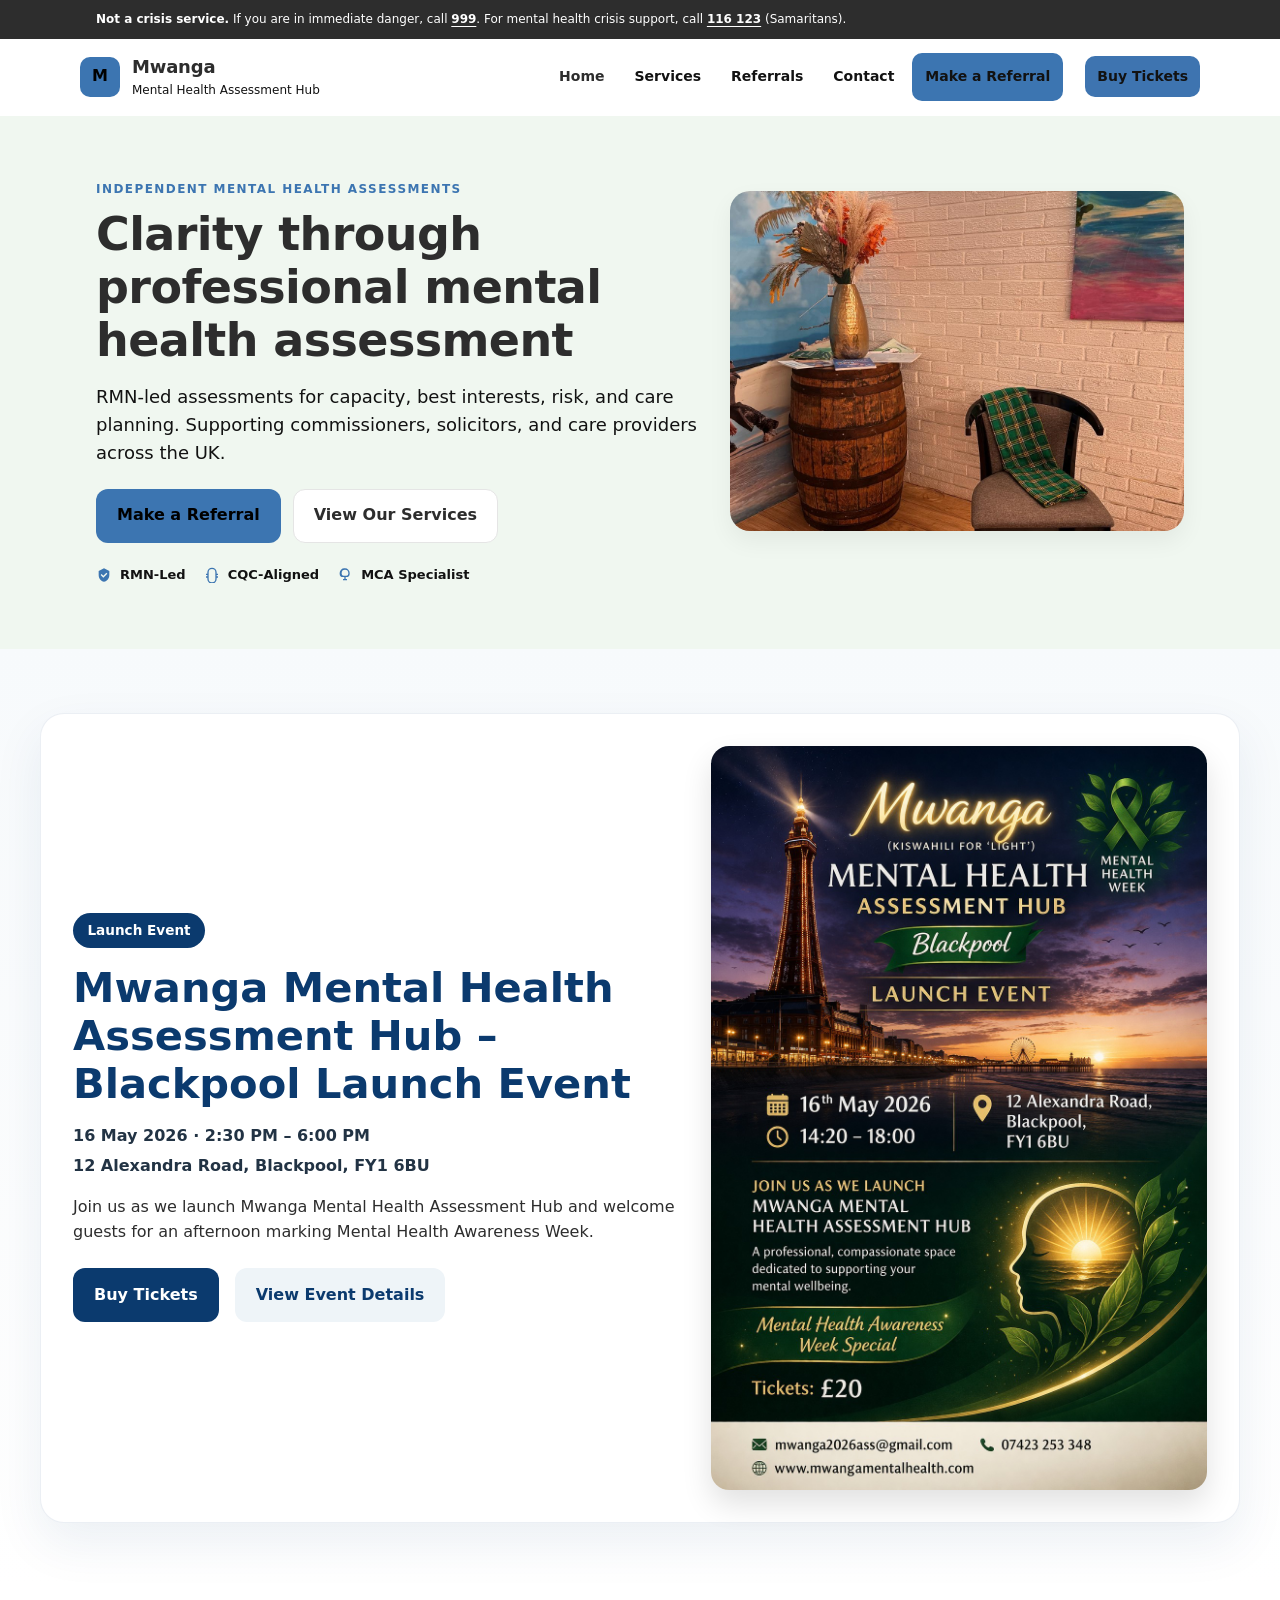
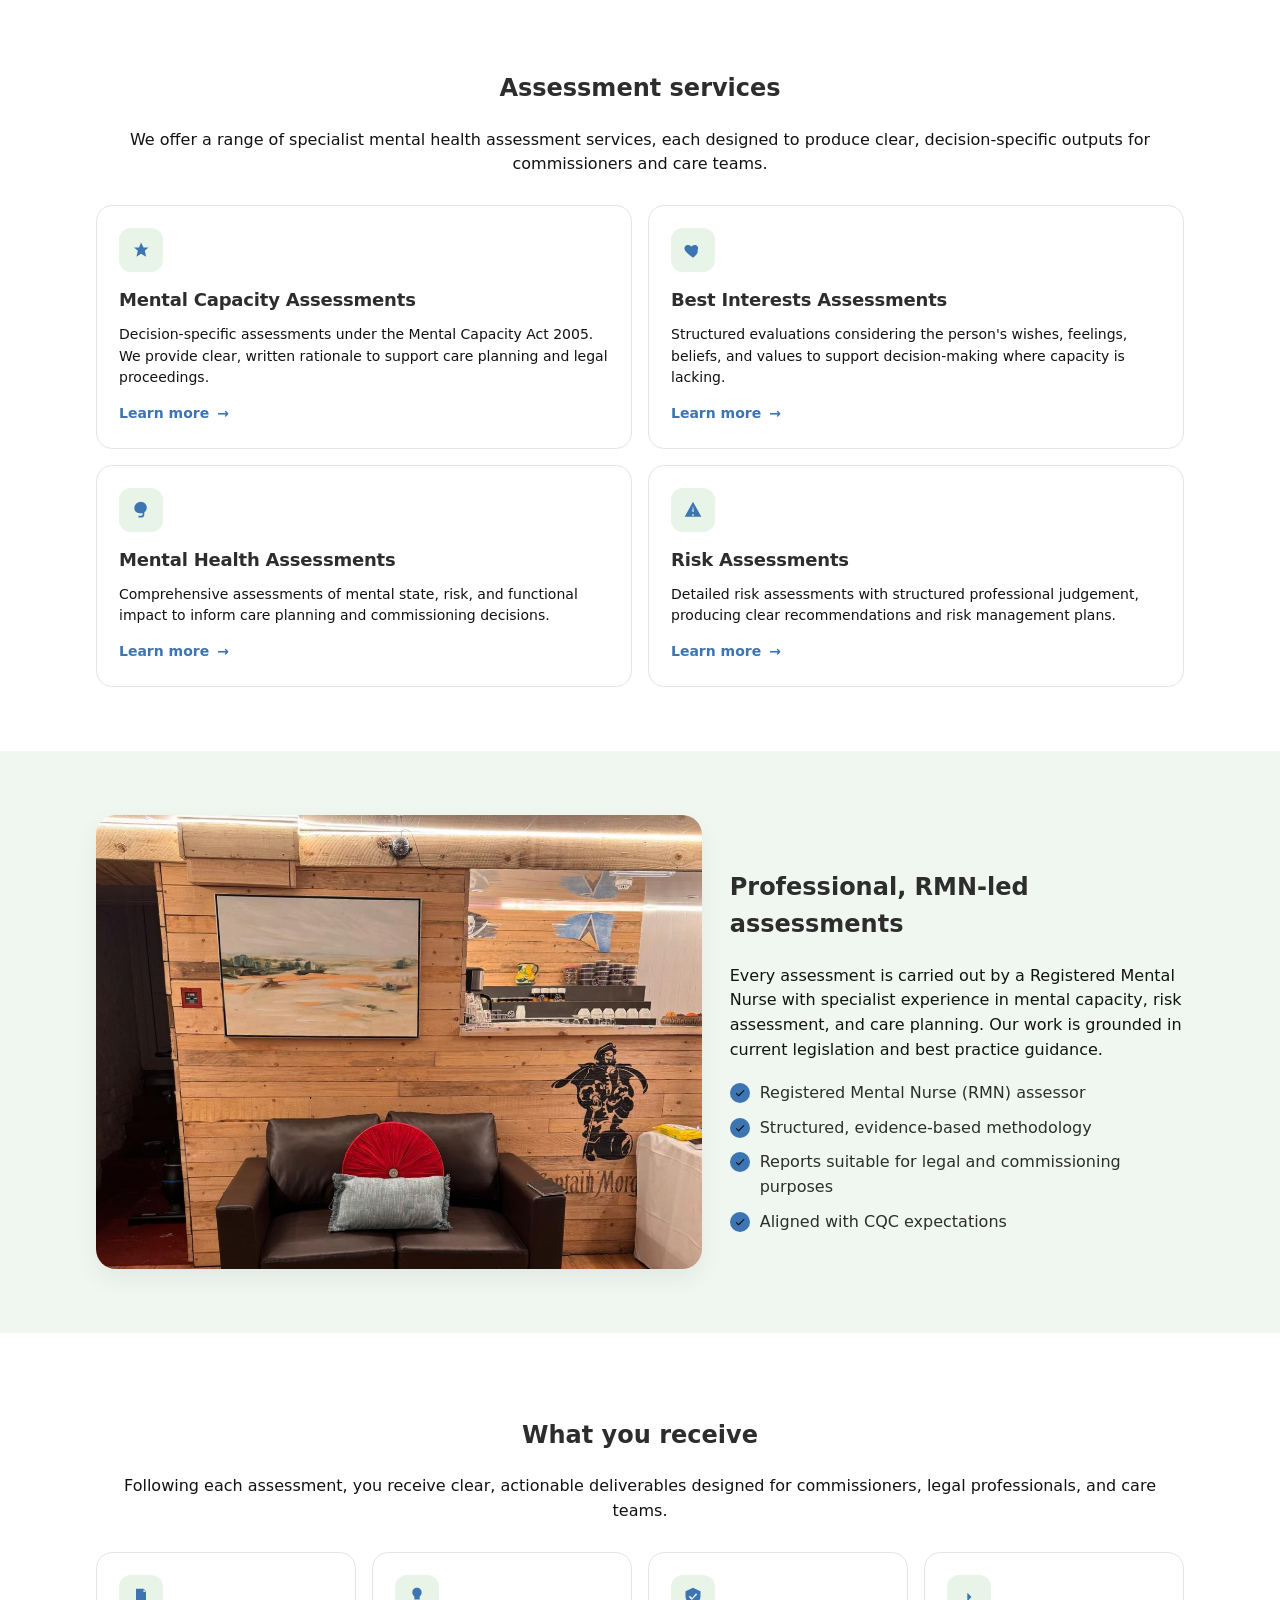
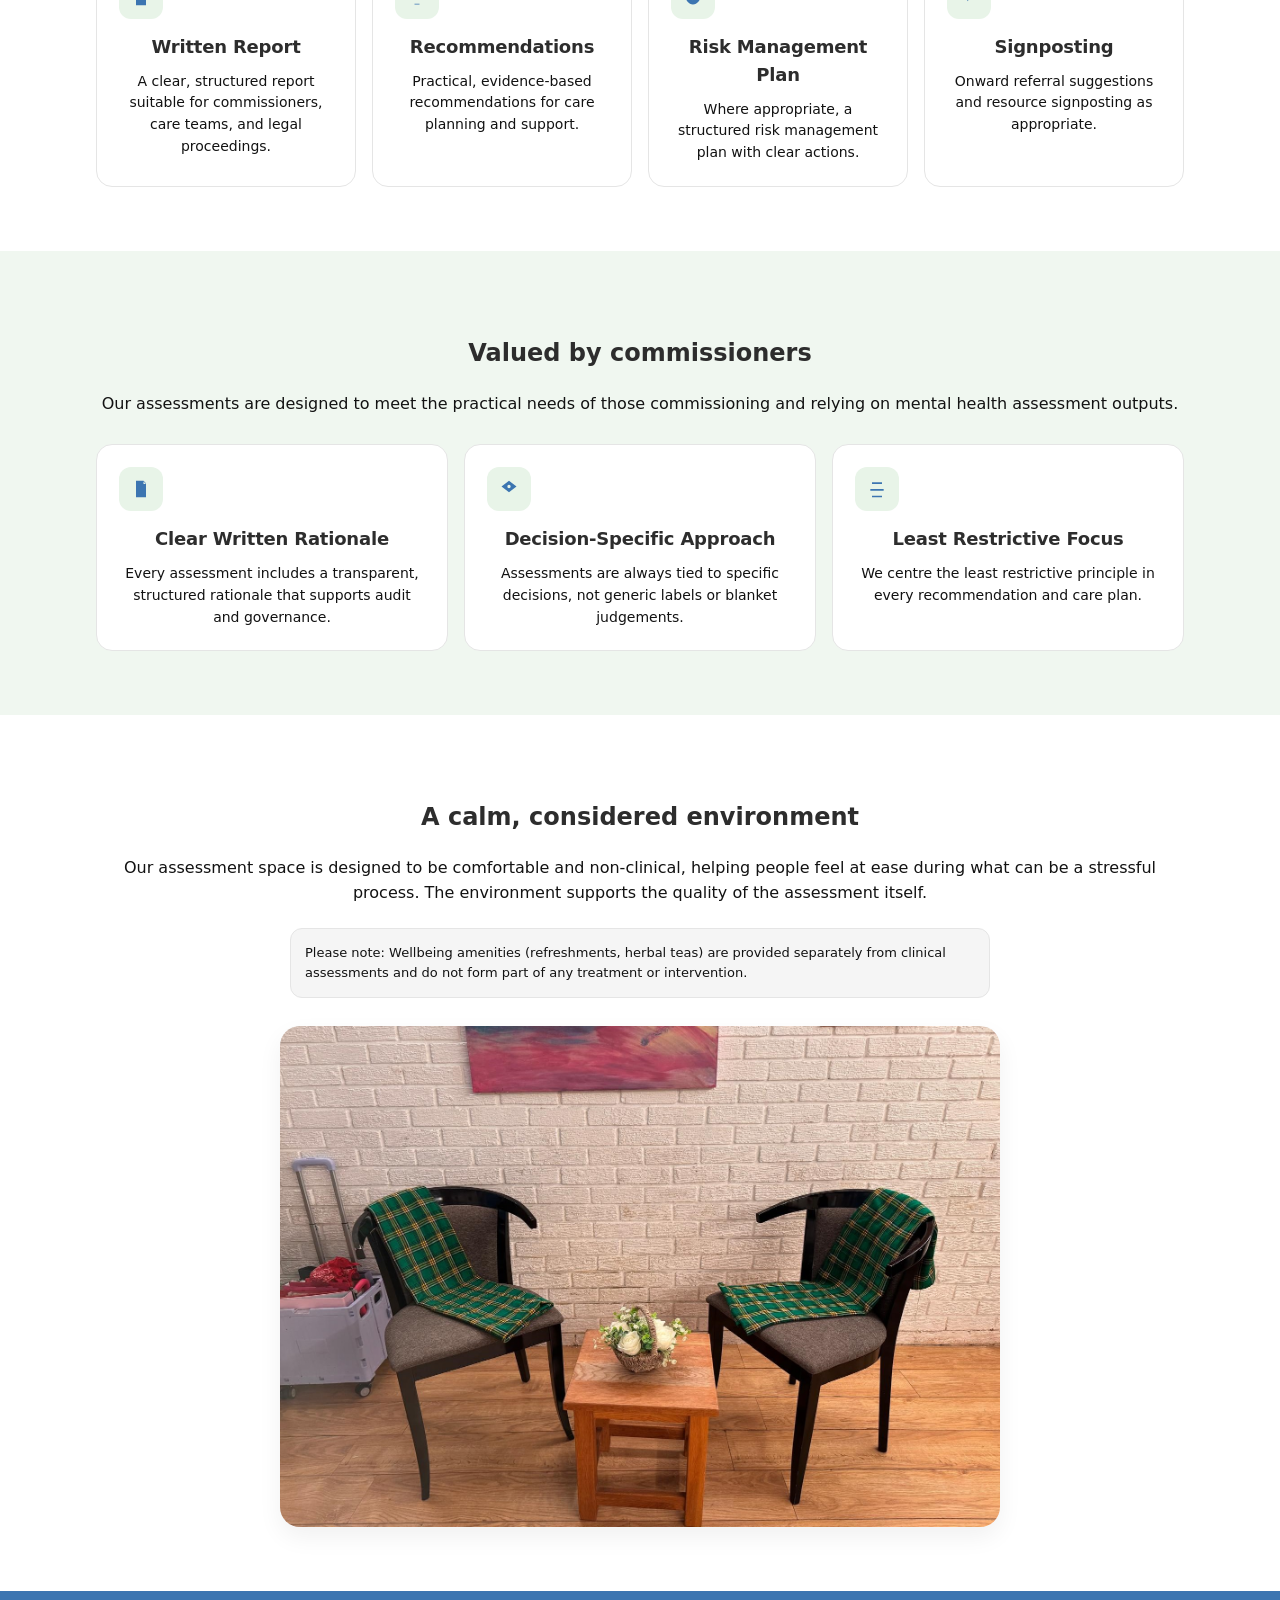
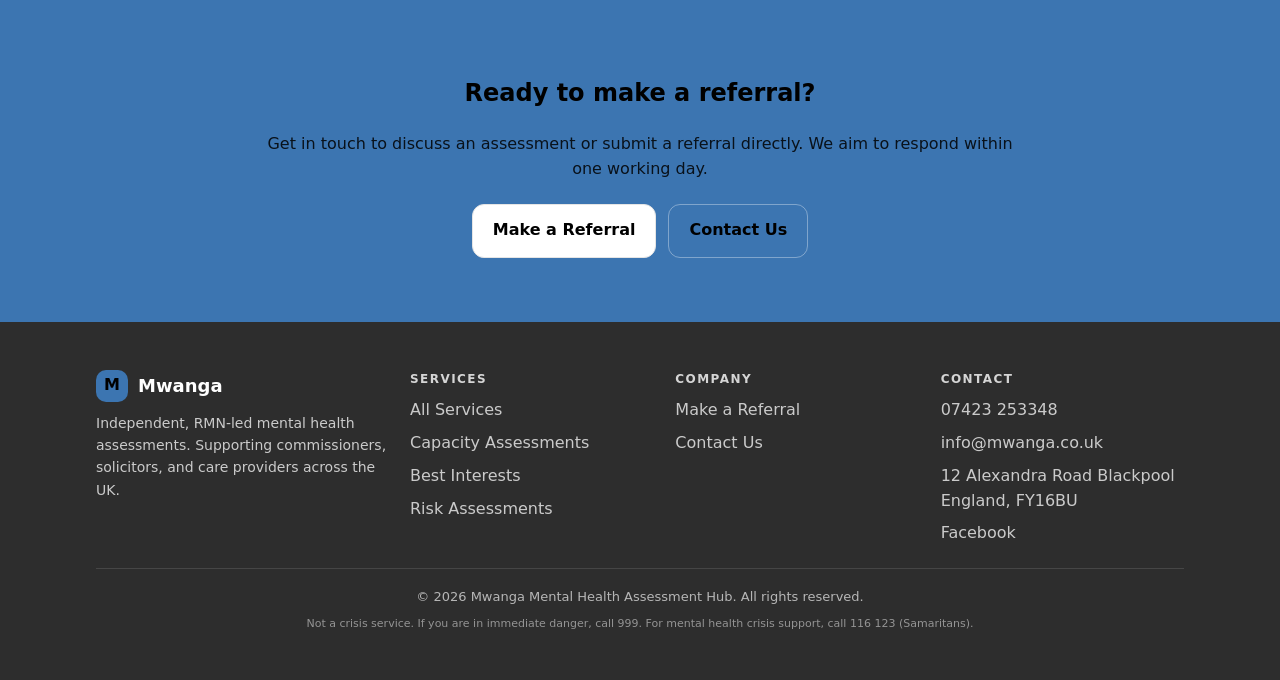
==== index.html @ 62069e6e "Add launch event section and ticket integration" ====
<!doctype html>
<html lang="en-GB">
<head>
  <meta charset="utf-8" />
  <meta name="viewport" content="width=device-width, initial-scale=1" />
  <title>Mwanga Mental Health Assessment Hub | Independent Mental Health Assessments</title>
  <meta name="description" content="Independent, RMN-led mental health assessments. Capacity assessments, best interests, risk assessments, and care planning. Supporting commissioners, solicitors, and care providers across the UK." />
  <meta name="keywords" content="mental health assessment, RMN, capacity assessment, risk assessment, best interests, MCA, care planning, commissioning" />

  <meta property="og:title" content="Mwanga Mental Health Assessment Hub" />
  <meta property="og:description" content="Independent, RMN-led mental health assessments with clear written outcomes." />
  <meta property="og:type" content="website" />
  <meta property="og:locale" content="en_GB" />

  <link rel="stylesheet" href="css/styles.css" />

  <script type="application/ld+json">
  {
    "@context": "https://schema.org",
    "@type": "MedicalBusiness",
    "name": "Mwanga Mental Health Assessment Hub",
    "description": "Independent, RMN-led mental health assessments with clear written outcomes in Blackpool, Lancashire.",
    "address": {
      "@type": "PostalAddress",
      "streetAddress": "12 Alexandra Road",
      "addressLocality": "Blackpool",
      "addressRegion": "Lancashire",
      "postalCode": "FY1 6BU",
      "addressCountry": "GB"
    },
    "areaServed": {"@type": "Place", "name": "Blackpool, Lancashire"},
    "sameAs": [
      "https://www.facebook.com/people/Mwanga-Mental-Health-Assessment-Hub-Blackpool/61588089440884/"
    ]
  }
  </script>
</head>
<body>
  <a class="skip-link" href="#main-content">Skip to main content</a>

  <div class="crisis" role="note" aria-label="Crisis information">
    <div class="container">
      <strong>Not a crisis service.</strong>
      <span> If you are in immediate danger, call </span><a href="tel:999">999</a><span>. For mental health crisis support, call </span><a href="tel:116123">116 123</a><span> (Samaritans).</span>
    </div>
  </div>

  <header class="header" role="banner">
    <div class="container header__inner">
      <a class="brand" href="index.html" aria-label="Mwanga home">
        <div class="brand__mark" aria-hidden="true">M</div>
        <div>
          <div class="brand__name">Mwanga</div>
          <div class="brand__tag">Mental Health Assessment Hub</div>
        </div>
      </a>

      <nav class="nav" aria-label="Main navigation">
        <a href="index.html" aria-current="page">Home</a>
        <a href="services.html">Services</a>
        <a href="referrals.html">Referrals</a>
        <a href="contact.html">Contact</a>
        <a class="btn btn--primary" href="referrals.html">Make a Referral</a>
          
        
        <!-- TICKETS -->
        <a
  class="nav-ticket-btn"
  href="https://www.tickettailor.com/events/dredah/2131671"
  target="_blank"
  rel="noopener noreferrer"
>
  Buy Tickets
</a>

      </nav>

      <button class="menu-btn" type="button" data-menu-btn aria-label="Open menu" aria-expanded="false">
        <svg viewBox="0 0 24 24" aria-hidden="true"><path d="M4 6h16v2H4zM4 11h16v2H4zM4 16h16v2H4z"/></svg>
      </button>
    </div>

    <div class="mobile" data-mobile-nav>
      <div class="container">
        <div class="stack" role="navigation" aria-label="Mobile navigation">
          <a href="index.html" aria-current="page">Home</a>
          <a href="services.html">Services</a>
          <a href="referrals.html">Referrals</a>
          <a href="contact.html">Contact</a>
          <a class="btn btn--primary" href="referrals.html">Make a Referral</a>
        </div>
      </div>
    </div>
  </header>

  <main id="main-content">
    <!-- Hero -->
    <section class="section section--secondary hero" aria-label="Hero">
      <div class="container">
        <div class="hero__grid">
          <div>
            <div class="hero__kicker">Independent Mental Health Assessments</div>
            <h1 class="hero__title">Clarity through professional mental health assessment</h1>
            <p class="hero__lead">RMN-led assessments for capacity, best interests, risk, and care planning. Supporting commissioners, solicitors, and care providers across the UK.</p>
            <div class="hero__actions">
              <a class="btn btn--primary" href="referrals.html">Make a Referral</a>
              <a class="btn btn--ghost" href="services.html">View Our Services</a>
            </div>
          </div>

          <div class="hero__img" aria-label="Calm seating area image">
            <img src="assets/Barrel3.jpg" alt="Calm seating area at Mwanga Mental Health Assessment Hub with comfortable chairs and natural decor" loading="eager" />
          </div>
        </div>

        <div class="badges" aria-label="Trust badges">
          <div class="badge">
            <svg viewBox="0 0 24 24" aria-hidden="true"><path d="M12 2l8 4v6c0 5-3.4 9.6-8 10-4.6-.4-8-5-8-10V6l8-4zm-1 14l6-6-1.4-1.4L11 13.2 8.4 10.6 7 12l4 4z"/></svg>
            RMN-Led
          </div>
          <div class="badge">
            <svg viewBox="0 0 24 24" aria-hidden="true"><path d="M12 1a7 7 0 00-7 7v2H3v2h2v2H3v2h2v2a7 7 0 0014 0v-2h2v-2h-2v-2h2v-2h-2V8a7 7 0 00-7-7zm5 7v10a5 5 0 01-10 0V8a5 5 0 0110 0z"/></svg>
            CQC-Aligned
          </div>
          <div class="badge">
            <svg viewBox="0 0 24 24" aria-hidden="true"><path d="M12 2a7 7 0 017 7v1a5 5 0 01-5 5h-1v3h2v2H9v-2h2v-3H9a5 5 0 01-5-5V9a7 7 0 017-7zm-5 8a3 3 0 003 3h4a3 3 0 003-3V9a5 5 0 10-10 0v1z"/></svg>
            MCA Specialist
          </div>
        </div>
      </div>
    </section>

 <!-- TICKETS SECTION -->

<section class="launch-event-section">
  <div class="launch-event-card">
    <div class="launch-event-text">
      <span class="launch-badge">Launch Event</span>
      <h2>Mwanga Mental Health Assessment Hub – Blackpool Launch Event</h2>
      <p class="launch-meta">16 May 2026 · 2:30 PM – 6:00 PM</p>
      <p class="launch-meta">12 Alexandra Road, Blackpool, FY1 6BU</p>
      <p>
        Join us as we launch Mwanga Mental Health Assessment Hub and welcome guests
        for an afternoon marking Mental Health Awareness Week.
      </p>

      <div class="launch-actions">
        <a
          class="btn btn-primary"
          href="https://www.tickettailor.com/events/dredah/2131671"
          target="_blank"
          rel="noopener noreferrer"
        >
          Buy Tickets
        </a>

        <a
          class="btn btn-secondary"
          href="https://www.tickettailor.com/events/dredah/2131671"
          target="_blank"
          rel="noopener noreferrer"
        >
          View Event Details
        </a>
      </div>
    </div>

    <div class="launch-event-image">
      <img
        src="assets/poster.jpeg"
        alt="Mwanga Mental Health Assessment Hub launch event poster"
      />
    </div>
  </div>
</section>






    <!-- Assessment services -->
    <section class="section" aria-labelledby="services-heading">
      <div class="container">
        <div class="center">
          <h2 id="services-heading">Assessment services</h2>
          <p class="muted">We offer a range of specialist mental health assessment services, each designed to produce clear, decision-specific outputs for commissioners and care teams.</p>
        </div>

        <div class="grid grid--2" style="margin-top:28px">
          <article class="card card--hover">
            <div class="icon" aria-hidden="true">
              <svg viewBox="0 0 24 24"><path d="M12 3l3 6h6l-4.5 4 1.7 7-6.2-3.6L6.5 20 8.2 13 3.7 9h6z"/></svg>
            </div>
            <h3>Mental Capacity Assessments</h3>
            <p>Decision-specific assessments under the Mental Capacity Act 2005. We provide clear, written rationale to support care planning and legal proceedings.</p>
            <a class="link" href="services.html#capacity">Learn more <span aria-hidden="true">→</span></a>
          </article>

          <article class="card card--hover">
            <div class="icon" aria-hidden="true">
              <svg viewBox="0 0 24 24"><path d="M12 21s-7-4.4-9.5-8.5C.7 9.1 2.6 6 6 6c2 0 3.2 1 4 2 0 0 1.5-2 4-2 3.4 0 5.3 3.1 3.5 6.5C19 16.6 12 21 12 21z"/></svg>
            </div>
            <h3>Best Interests Assessments</h3>
            <p>Structured evaluations considering the person's wishes, feelings, beliefs, and values to support decision-making where capacity is lacking.</p>
            <a class="link" href="services.html#best-interests">Learn more <span aria-hidden="true">→</span></a>
          </article>

          <article class="card card--hover">
            <div class="icon" aria-hidden="true">
              <svg viewBox="0 0 24 24"><path d="M12 2a7 7 0 017 7c0 2.4-1.2 4.5-3 5.8V17a4 4 0 01-4 4H9v-2h3a2 2 0 002-2v-1H10a6 6 0 01-6-6 8 8 0 018-8z"/></svg>
            </div>
            <h3>Mental Health Assessments</h3>
            <p>Comprehensive assessments of mental state, risk, and functional impact to inform care planning and commissioning decisions.</p>
            <a class="link" href="services.html#mental-health">Learn more <span aria-hidden="true">→</span></a>
          </article>

          <article class="card card--hover">
            <div class="icon" aria-hidden="true">
              <svg viewBox="0 0 24 24"><path d="M12 2l10 18H2L12 2zm0 5l-1 7h2l-1-7zm-1 10v2h2v-2h-2z"/></svg>
            </div>
            <h3>Risk Assessments</h3>
            <p>Detailed risk assessments with structured professional judgement, producing clear recommendations and risk management plans.</p>
            <a class="link" href="services.html#risk">Learn more <span aria-hidden="true">→</span></a>
          </article>
        </div>
      </div>
    </section>

    <!-- Professional -->
    <section class="section section--secondary" aria-labelledby="professional-heading">
      <div class="container">
        <div class="hero__grid">
          <div class="hero__img">
            <img src="assets/sofa3.jpg  " alt="Assessment room resources and information available at Mwanga" loading="lazy" />
          </div>
          <div>
            <h2 id="professional-heading">Professional, RMN-led assessments</h2>
            <p class="muted">Every assessment is carried out by a Registered Mental Nurse with specialist experience in mental capacity, risk assessment, and care planning. Our work is grounded in current legislation and best practice guidance.</p>
            <ul class="ticklist">
              <li><span class="tick" aria-hidden="true"><svg viewBox="0 0 24 24"><path d="M9.2 16.2L4.8 11.8 3.4 13.2l5.8 5.8L21 7.2 19.6 5.8z"/></svg></span><span>Registered Mental Nurse (RMN) assessor</span></li>
              <li><span class="tick" aria-hidden="true"><svg viewBox="0 0 24 24"><path d="M9.2 16.2L4.8 11.8 3.4 13.2l5.8 5.8L21 7.2 19.6 5.8z"/></svg></span><span>Structured, evidence-based methodology</span></li>
              <li><span class="tick" aria-hidden="true"><svg viewBox="0 0 24 24"><path d="M9.2 16.2L4.8 11.8 3.4 13.2l5.8 5.8L21 7.2 19.6 5.8z"/></svg></span><span>Reports suitable for legal and commissioning purposes</span></li>
              <li><span class="tick" aria-hidden="true"><svg viewBox="0 0 24 24"><path d="M9.2 16.2L4.8 11.8 3.4 13.2l5.8 5.8L21 7.2 19.6 5.8z"/></svg></span><span>Aligned with CQC expectations</span></li>
            </ul>
          </div>
        </div>
      </div>
    </section>

    <!-- Deliverables -->
    <section class="section" aria-labelledby="deliverables-heading">
      <div class="container">
        <div class="center">
          <h2 id="deliverables-heading">What you receive</h2>
          <p class="muted">Following each assessment, you receive clear, actionable deliverables designed for commissioners, legal professionals, and care teams.</p>
        </div>

        <div class="grid grid--4" style="margin-top:28px">
          <div class="card center">
            <div class="icon" aria-hidden="true"><svg viewBox="0 0 24 24"><path d="M6 2h9l3 3v17H6V2zm9 1v3h3"/></svg></div>
            <h3>Written Report</h3>
            <p>A clear, structured report suitable for commissioners, care teams, and legal proceedings.</p>
          </div>
          <div class="card center">
            <div class="icon" aria-hidden="true"><svg viewBox="0 0 24 24"><path d="M9 21h6v-1H9v1zm3-20C8.9 1 6.4 3.5 6.4 6.6c0 1.9 1 3.6 2.4 4.7V15h6.4v-3.7c1.4-1.1 2.4-2.8 2.4-4.7C17.6 3.5 15.1 1 12 1z"/></svg></div>
            <h3>Recommendations</h3>
            <p>Practical, evidence-based recommendations for care planning and support.</p>
          </div>
          <div class="card center">
            <div class="icon" aria-hidden="true"><svg viewBox="0 0 24 24"><path d="M12 1l9 4v6c0 5-3.8 9.4-9 10-5.2-.6-9-5-9-10V5l9-4zm-1 14l6-6-1.4-1.4L11 13.2 8.4 10.6 7 12l4 4z"/></svg></div>
            <h3>Risk Management Plan</h3>
            <p>Where appropriate, a structured risk management plan with clear actions.</p>
          </div>
          <div class="card center">
            <div class="icon" aria-hidden="true"><svg viewBox="0 0 24 24"><path d="M10 17l5-5-5-5v10z"/></svg></div>
            <h3>Signposting</h3>
            <p>Onward referral suggestions and resource signposting as appropriate.</p>
          </div>
        </div>
      </div>
    </section>

    <!-- Commissioners -->
    <section class="section section--secondary" aria-labelledby="commissioners-heading">
      <div class="container">
        <div class="center">
          <h2 id="commissioners-heading">Valued by commissioners</h2>
          <p class="muted">Our assessments are designed to meet the practical needs of those commissioning and relying on mental health assessment outputs.</p>
        </div>

        <div class="grid grid--3" style="margin-top:28px">
          <div class="card center">
            <div class="icon" aria-hidden="true"><svg viewBox="0 0 24 24"><path d="M6 2h9l3 3v17H6V2zm9 1v3h3M8 11h8v2H8v-2zm0 4h8v2H8v-2z"/></svg></div>
            <h3>Clear Written Rationale</h3>
            <p>Every assessment includes a transparent, structured rationale that supports audit and governance.</p>
          </div>
          <div class="card center">
            <div class="icon" aria-hidden="true"><svg viewBox="0 0 24 24"><path d="M12 2l9 7-9 7-9-7 9-7zm0 9a2 2 0 100-4 2 2 0 000 4z"/></svg></div>
            <h3>Decision-Specific Approach</h3>
            <p>Assessments are always tied to specific decisions, not generic labels or blanket judgements.</p>
          </div>
          <div class="card center">
            <div class="icon" aria-hidden="true"><svg viewBox="0 0 24 24"><path d="M4 12h16v2H4v-2zm2-8h12v2H6V4zm0 16h12v2H6v-2z"/></svg></div>
            <h3>Least Restrictive Focus</h3>
            <p>We centre the least restrictive principle in every recommendation and care plan.</p>
          </div>
        </div>
      </div>
    </section>

    <!-- Environment -->
    <section class="section" aria-labelledby="environment-heading">
      <div class="container">
        <div class="center">
          <h2 id="environment-heading">A calm, considered environment</h2>
          <p class="muted">Our assessment space is designed to be comfortable and non-clinical, helping people feel at ease during what can be a stressful process. The environment supports the quality of the assessment itself.</p>
        </div>

        <div class="note">
          Please note: Wellbeing amenities (refreshments, herbal teas) are provided separately from clinical assessments and do not form part of any treatment or intervention.
        </div>

        <div style="max-width:720px;margin:28px auto 0;border-radius:20px;overflow:hidden;box-shadow:var(--shadow)">
          <img src="assets/Chair2.jpg" alt="Comfortable chair with tartan throw in the Mwanga assessment room" loading="lazy" />
        </div>
      </div>
    </section>

    <!-- CTA -->
    <section class="section section--primary" aria-labelledby="cta-heading">
      <div class="container center">
        <h2 id="cta-heading">Ready to make a referral?</h2>
        <p style="margin:10px auto 0;max-width:760px;opacity:.85">Get in touch to discuss an assessment or submit a referral directly. We aim to respond within one working day.</p>
        <div style="margin-top:22px;display:flex;gap:12px;justify-content:center;flex-wrap:wrap">
          <a class="btn btn--ghost" href="referrals.html">Make a Referral</a>
          <a class="btn btn--outline-on-primary" href="contact.html">Contact Us</a>
        </div>
      </div>
    </section>
  </main>

  <footer class="footer" role="contentinfo">
    <div class="container">
      <div class="footer__grid">
        <div>
          <div style="display:flex;align-items:center;gap:10px">
            <div class="brand__mark" style="width:32px;height:32px;border-radius:10px">M</div>
            <div style="font-weight:900;font-size:18px">Mwanga</div>
          </div>
          <p>Independent, RMN-led mental health assessments. Supporting commissioners, solicitors, and care providers across the UK.</p>
        </div>

        <div>
          <h4>Services</h4>
          <ul>
            <li><a href="services.html">All Services</a></li>
            <li><a href="services.html#capacity">Capacity Assessments</a></li>
            <li><a href="services.html#best-interests">Best Interests</a></li>
            <li><a href="services.html#risk">Risk Assessments</a></li>
          </ul>
        </div>

        <div>
          <h4>Company</h4>
          <ul>
            <li><a href="referrals.html">Make a Referral</a></li>
            <li><a href="contact.html">Contact Us</a></li>
          </ul>
        </div>

        <div>
          <h4>Contact</h4>
          <ul>
            <li><a href="tel:07423253348">07423 253348</a></li>
            <li><a href="mailto:info@mwanga.co.uk">info@mwanga.co.uk</a></li>
            <li><span style="opacity:.75">12 Alexandra Road Blackpool England, FY16BU</span></li>
            <li>
              <a target="_blank" rel="noopener noreferrer" href="https://www.facebook.com/people/Mwanga-Mental-Health-Assessment-Hub-Blackpool/61588089440884/?mibextid=wwXIfr&rdid=ek3K7pGIb8u2QrM5&share_url=https%3A%2F%2Fwww.facebook.com%2Fshare%2F1C7jdo4sgL%2F%3Fmibextid%3DwwXIfr">Facebook</a>
            </li>
          </ul>
        </div>
      </div>

      <div class="footer__bottom">
        <div>© 2026 Mwanga Mental Health Assessment Hub. All rights reserved.</div>
        <small>Not a crisis service. If you are in immediate danger, call 999. For mental health crisis support, call 116 123 (Samaritans).</small>
      </div>
    </div>
  </footer>

  <div class="bottom-bar" aria-label="Mobile quick actions">
    <a href="referrals.html" aria-label="Refer">
      <svg viewBox="0 0 24 24" aria-hidden="true"><path d="M6 2h9l3 3v17H6V2zm9 1v3h3M8 11h8v2H8v-2zm0 4h8v2H8v-2z"/></svg>
      Refer
    </a>
    <a href="tel:07423253348" aria-label="Call">
      <svg viewBox="0 0 24 24" aria-hidden="true"><path d="M6.6 10.8c1.4 2.8 3.8 5.2 6.6 6.6l2.2-2.2c.3-.3.8-.4 1.2-.2 1 .4 2 .6 3.1.6.7 0 1.3.6 1.3 1.3V21c0 .7-.6 1.3-1.3 1.3C10.1 22.3 1.7 13.9 1.7 3.3 1.7 2.6 2.3 2 3 2h3.6c.7 0 1.3.6 1.3 1.3 0 1.1.2 2.1.6 3.1.1.4 0 .9-.2 1.2l-2.7 3.2z"/></svg>
      Call
    </a>
  </div>

  <button class="to-top" type="button" data-to-top aria-label="Back to top">
    <svg viewBox="0 0 24 24" aria-hidden="true"><path d="M12 5l7 7-1.4 1.4L13 8.8V20h-2V8.8L6.4 13.4 5 12l7-7z"/></svg>
  </button>

  <script src="js/main.js"></script>
</body>
</html>
---- css/styles.css ----
:root{
  --background:#ffffff;
  --foreground:#2d2d2d;
  --primary:rgb(60, 117, 177);
  --primary-foreground:#000000;
  --secondary:#f0f7f0;
  --muted:#f5f5f5;
  --muted-foreground:#121212;
  --accent:#e8f4e8;
  --border:#e5e5e5;
  --destructive:#dc2626;
  --radius:12px;
  --shadow: 0 10px 25px rgba(0,0,0,.06);
}

*{box-sizing:border-box}
html{scroll-behavior:smooth}
body{
  margin:0;
  font-family: system-ui, -apple-system, Segoe UI, Roboto, Arial, sans-serif;
  background:var(--background);
  color:var(--foreground);
  line-height:1.55;
}
img{max-width:100%;display:block}
a{color:inherit}

/* Utilities */
.container{max-width:1120px;margin:0 auto;padding:0 16px}
.section{padding:64px 0}
.section--tight{padding:40px 0}
.section--secondary{background:var(--secondary)}
.section--primary{background:var(--primary); color:var(--primary-foreground)}
.muted{color:var(--muted-foreground)}
.center{text-align:center}

/* Skip link */
.skip-link{
  position:absolute;left:-9999px;top:auto;width:1px;height:1px;overflow:hidden;
}
.skip-link:focus{
  position:fixed;left:16px;top:16px;width:auto;height:auto;
  background:var(--primary); color:var(--primary-foreground);
  padding:10px 14px;border-radius:10px;z-index:9999;
}

/* Crisis banner */
.crisis{
  background:var(--foreground);
  color:var(--background);
  font-size:12px;
}
.crisis .container{padding:10px 16px}
.crisis a{color:var(--background); font-weight:700; text-decoration:underline; text-underline-offset:3px}
.crisis strong{font-weight:800}

/* Header */
.header{
  position:sticky; top:0; z-index:50;
  background:rgba(255,255,255,.95);
  border-bottom:1px solid transparent;
  backdrop-filter: blur(8px);
  transition: box-shadow .2s ease, border-color .2s ease;
}
.header.is-scrolled{border-color:var(--border); box-shadow: 0 2px 12px rgba(0,0,0,.05)}
.header__inner{display:flex;align-items:center;justify-content:space-between;padding:14px 0}
.brand{display:flex;align-items:center;gap:12px;text-decoration:none}
.brand__mark{width:40px;height:40px;border-radius:10px;background:var(--primary);display:grid;place-items:center;color:var(--primary-foreground);font-weight:800}
.brand__name{font-weight:800;font-size:18px;letter-spacing:-.2px}
.brand__tag{display:none;font-size:12px;color:var(--muted-foreground)}

.nav{display:none;align-items:center;gap:6px}
.nav a{padding:10px 12px;border-radius:10px;text-decoration:none;font-weight:600;font-size:14px;color:var(--muted-foreground)}
.nav a:hover{color:var(--foreground); background:var(--muted)}
.nav a[aria-current="page"]{color:var(--foreground)}

.btn{
  display:inline-flex; align-items:center; justify-content:center;
  gap:8px; padding:12px 18px; border-radius:12px;
  font-weight:700; text-decoration:none; border:1px solid transparent;
}
.btn--primary{background:var(--primary); color:var(--primary-foreground)}
.btn--primary:hover{filter:brightness(.95)}
.btn--ghost{background:var(--background); border-color:var(--border)}
.btn--ghost:hover{background:var(--muted)}
.btn--outline-on-primary{background:transparent;border-color:rgba(255,255,255,.35);color:var(--primary-foreground)}
.btn--outline-on-primary:hover{background:rgba(255,255,255,.12)}

.menu-btn{
  border:0; background:transparent; padding:10px; border-radius:10px;
}
.menu-btn:hover{background:var(--muted)}
.menu-btn svg{width:24px;height:24px}

.mobile{
  display:none;
  border-top:1px solid var(--border);
  background:var(--background);
}
.mobile.is-open{display:block}
.mobile a{display:block;padding:12px 14px;border-radius:10px;text-decoration:none;font-weight:700}
.mobile a:hover{background:var(--muted)}
.mobile .container{padding:12px 16px}
.mobile .stack{display:flex;flex-direction:column;gap:6px}

/* Hero */
.hero{padding:64px 0}
.hero__grid{display:grid;gap:28px;align-items:center}
.hero__kicker{font-size:12px;letter-spacing:.12em;text-transform:uppercase;color:var(--primary);font-weight:800}
.hero__title{margin:10px 0 0;font-size:34px;line-height:1.15;letter-spacing:-.6px}
.hero__lead{margin:16px 0 0;font-size:18px;color:var(--muted-foreground)}
.hero__actions{margin-top:22px;display:flex;gap:12px;flex-wrap:wrap;justify-content:center}
.hero__img{border-radius:20px;overflow:hidden;aspect-ratio:4/3;box-shadow:var(--shadow)}

.badges{margin-top:22px;display:flex;gap:18px;flex-wrap:wrap;justify-content:center}
.badge{display:flex;align-items:center;gap:8px;color:var(--muted-foreground);font-size:13px;font-weight:700}
.badge svg{width:16px;height:16px;fill:var(--primary)}

/* Cards */
.grid{display:grid;gap:16px}
.grid--2{grid-template-columns:1fr}
.grid--3{grid-template-columns:1fr}
.grid--4{grid-template-columns:1fr}
.card{
  border:1px solid var(--border);
  border-radius:16px;
  background:var(--background);
  padding:22px;
}
.card--hover:hover{border-color: rgba(30,107,90,.35); box-shadow: var(--shadow)}
.icon{
  width:44px;height:44px;border-radius:12px;background:var(--accent);
  display:grid;place-items:center;margin-bottom:14px
}
.icon svg{width:20px;height:20px;fill:var(--primary)}
.card h3{margin:0;font-size:18px;letter-spacing:-.2px}
.card p{margin:10px 0 0;color:var(--muted-foreground);font-size:14px}
.card .link{margin-top:14px;display:inline-flex;gap:8px;align-items:center;color:var(--primary);font-weight:800;text-decoration:none;font-size:14px}
.card .link:hover{opacity:.85}

/* Lists */
.ticklist{list-style:none;padding:0;margin:18px 0 0;display:flex;flex-direction:column;gap:10px}
.ticklist li{display:flex;gap:10px;align-items:flex-start}
.tick{width:20px;height:20px;border-radius:999px;background:var(--primary);display:grid;place-items:center;flex:0 0 auto;margin-top:2px}
.tick svg{width:12px;height:12px;fill:var(--primary-foreground)}

.note{
  margin:22px auto 0;
  max-width:700px;
  border:1px solid var(--border);
  background:var(--muted);
  border-radius:12px;
  padding:14px;
  color:var(--muted-foreground);
  font-size:13px;
}

/* Page header */
.pagehead{padding:56px 0}
.pagehead h1{margin:0;font-size:36px;letter-spacing:-.6px}
.pagehead p{margin:14px auto 0;max-width:720px;font-size:18px;color:var(--muted-foreground)}

/* Forms */
.form{display:flex;flex-direction:column;gap:14px}
.field label{display:block;font-weight:800;font-size:14px;margin-bottom:6px}
.field input,.field select,.field textarea{
  width:100%;
  border:1px solid var(--border);
  border-radius:12px;
  padding:11px 12px;
  font-size:14px;
  background:var(--background);
}
.field input:focus,.field select:focus,.field textarea:focus{outline:0;border-color:var(--primary);box-shadow:0 0 0 4px rgba(30,107,90,.14)}
.help{font-size:12px;color:var(--muted-foreground);margin-top:6px}
.checkbox{display:flex;gap:10px;align-items:flex-start;font-size:14px}
.checkbox input{margin-top:3px;accent-color:var(--primary)}
.req{color:var(--destructive);font-weight:800}

.steps{display:grid;grid-template-columns:repeat(2,1fr);gap:14px}
.step{text-align:center}
.step__num{width:40px;height:40px;border-radius:999px;background:var(--primary);color:var(--primary-foreground);display:grid;place-items:center;font-weight:900;margin:0 auto}
.step__title{margin:10px 0 0;font-weight:900;font-size:14px}
.step__desc{margin:4px 0 0;font-size:12px;color:var(--muted-foreground)}

/* Footer */
.footer{background:var(--foreground);color:var(--background)}
.footer .container{padding:48px 16px}
.footer__grid{display:grid;gap:22px}
.footer h4{margin:0 0 10px;font-size:12px;letter-spacing:.12em;text-transform:uppercase;opacity:.8}
.footer a{color:var(--background);text-decoration:none;opacity:.75}
.footer a:hover{opacity:1}
.footer p{margin:10px 0 0;opacity:.75;font-size:14px;line-height:1.6}
.footer ul{list-style:none;padding:0;margin:0;display:flex;flex-direction:column;gap:8px}
.footer__bottom{border-top:1px solid rgba(255,255,255,.18);padding-top:18px;margin-top:22px;text-align:center;font-size:13px;opacity:.65}
.footer__bottom small{display:block;margin-top:8px;font-size:11px;opacity:.75}

/* Mobile bottom bar */
.bottom-bar{position:fixed;left:0;right:0;bottom:0;z-index:40;display:flex;border-top:1px solid var(--border);background:var(--background)}
.bottom-bar a{flex:1;display:flex;align-items:center;justify-content:center;gap:8px;padding:12px 10px;font-weight:900;color:var(--primary);text-decoration:none}
.bottom-bar a + a{border-left:1px solid var(--border)}
.bottom-bar a:hover{background:var(--muted)}
.bottom-bar svg{width:16px;height:16px;fill:currentColor}

/* Back to top */
.to-top{position:fixed;left:18px;bottom:78px;z-index:40;display:none;width:44px;height:44px;border-radius:999px;border:0;background:var(--primary);color:var(--primary-foreground);box-shadow:var(--shadow)}
.to-top.is-visible{display:grid;place-items:center}
.to-top:hover{transform:scale(1.06)}
.to-top svg{width:20px;height:20px;fill:currentColor}

/* Responsive */
@media (min-width: 640px){
  .grid--2{grid-template-columns:repeat(2,1fr)}
  .grid--4{grid-template-columns:repeat(2,1fr)}
  .hero__actions{justify-content:flex-start}
  .badges{justify-content:flex-start}
  .brand__tag{display:block}
  .steps{grid-template-columns:repeat(4,1fr)}
}
@media (min-width: 960px){
  .nav{display:flex}
  .menu-btn{display:none}
  .hero__grid{grid-template-columns: 1.2fr .9fr}
  .hero__title{font-size:46px}
  .grid--3{grid-template-columns:repeat(3,1fr)}
  .grid--4{grid-template-columns:repeat(4,1fr)}
  .footer__grid{grid-template-columns: 1.2fr 1fr 1fr 1fr}
  .bottom-bar{display:none}
  .to-top{bottom:18px}
}


/* POSTER CSS */
.launch-event-section {
  padding: 4rem 1.25rem;
  background: linear-gradient(180deg, #f7fafc 0%, #ffffff 100%);
}

.launch-event-card {
  max-width: 1200px;
  margin: 0 auto;
  display: grid;
  grid-template-columns: 1.1fr 0.9fr;
  gap: 2rem;
  align-items: center;
  background: #ffffff;
  border: 1px solid rgba(11, 58, 110, 0.08);
  border-radius: 24px;
  padding: 2rem;
  box-shadow: 0 20px 50px rgba(11, 58, 110, 0.08);
}

.launch-badge {
  display: inline-block;
  padding: 0.45rem 0.9rem;
  border-radius: 999px;
  background: #0b3a6e;
  color: #ffffff;
  font-size: 0.85rem;
  font-weight: 700;
  margin-bottom: 1rem;
}

.launch-event-text h2 {
  margin: 0 0 1rem;
  color: #0b3a6e;
  font-size: clamp(1.8rem, 4vw, 2.6rem);
  line-height: 1.15;
}

.launch-meta {
  margin: 0.35rem 0;
  font-weight: 600;
  color: #234;
}

.launch-actions {
  display: flex;
  flex-wrap: wrap;
  gap: 1rem;
  margin-top: 1.5rem;
}

.launch-event-image img {
  width: 100%;
  height: auto;
  display: block;
  border-radius: 18px;
  box-shadow: 0 14px 30px rgba(0, 0, 0, 0.12);
}

.btn {
  display: inline-flex;
  align-items: center;
  justify-content: center;
  min-height: 48px;
  padding: 0.85rem 1.25rem;
  border-radius: 12px;
  text-decoration: none;
  font-weight: 700;
}

.btn-primary {
  background: #0b3a6e;
  color: #ffffff;
}

.btn-secondary {
  background: #eef4f8;
  color: #0b3a6e;
}

@media (max-width: 900px) {
  .launch-event-card {
    grid-template-columns: 1fr;
    padding: 1.25rem;
  }
}
/* POSTER HEADER CSS */
.nav-ticket-btn {
  display: inline-flex;
  align-items: center;
  justify-content: center;
  padding: 0.7rem 1rem;
  border-radius: 999px;
  background: #3e74b0;
  color: #fff;
  font-weight: 700;
  text-decoration: none;
  margin-left: 1rem;
}
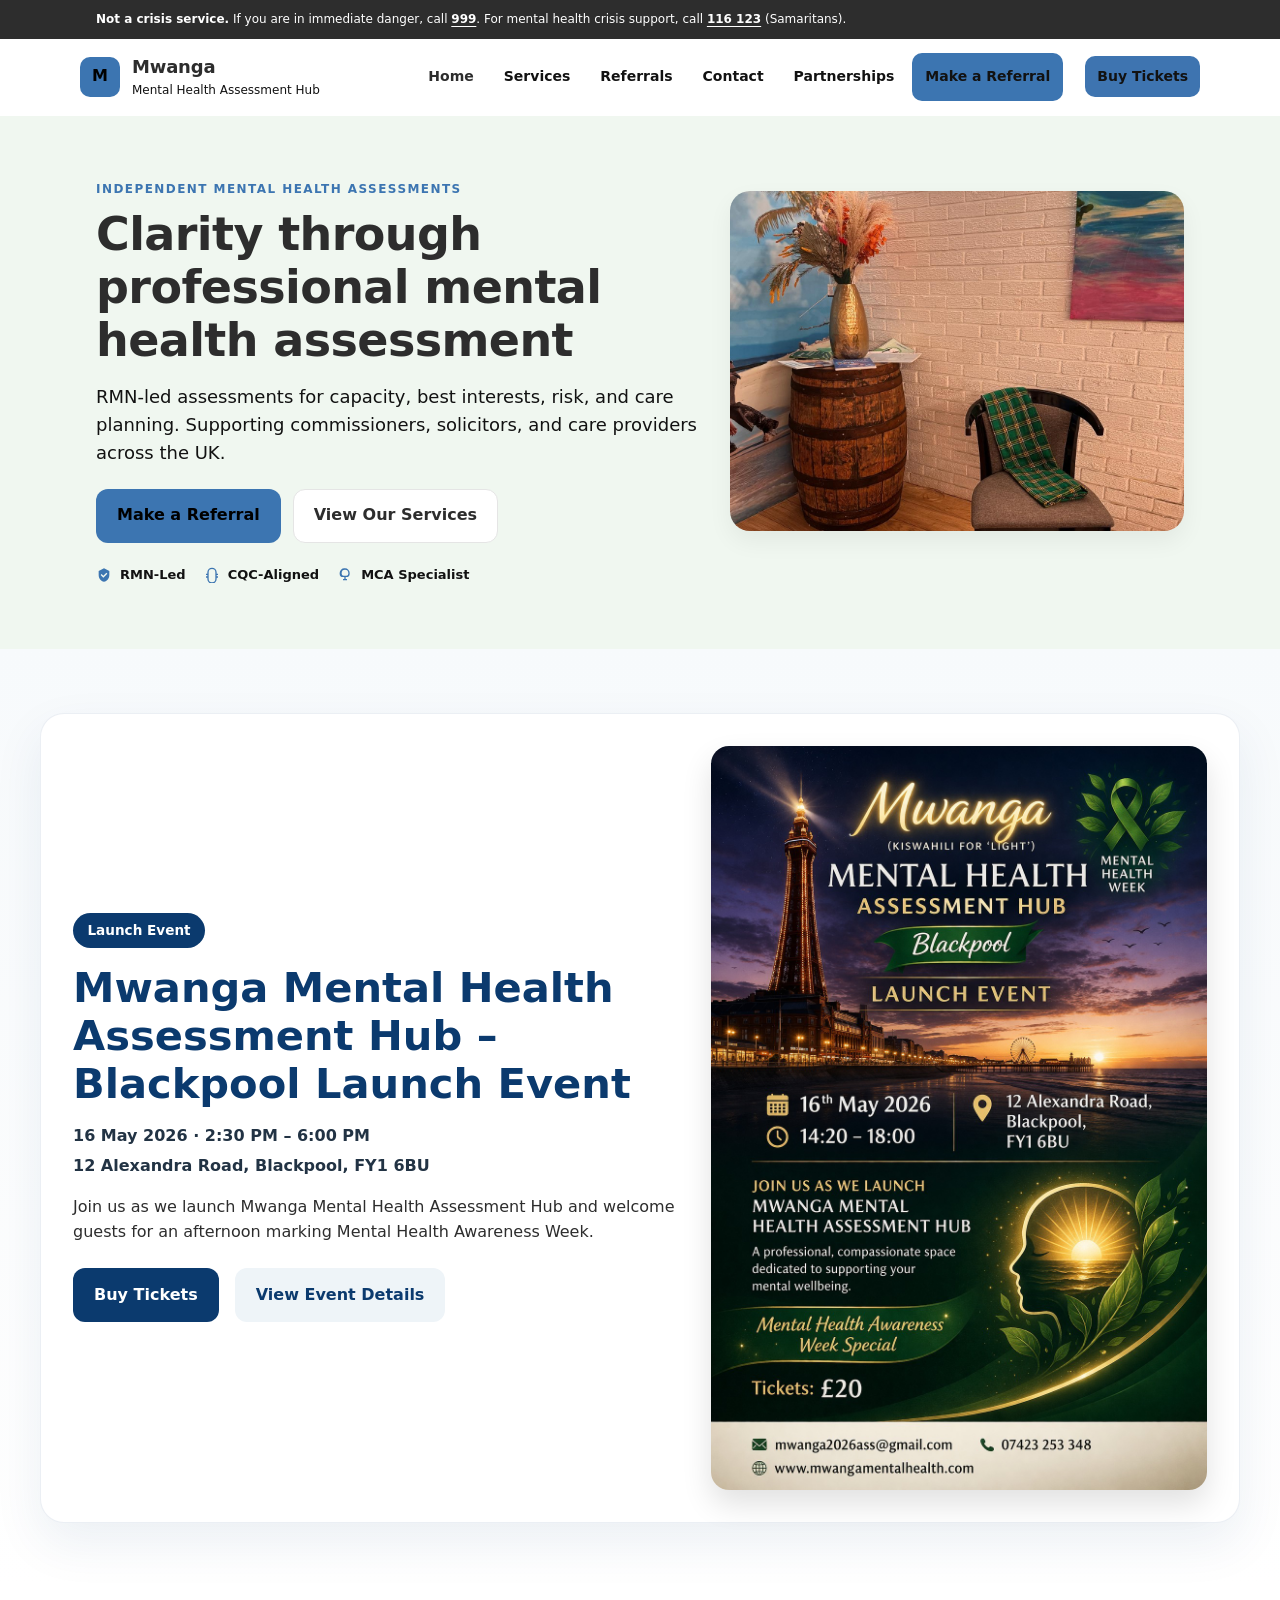
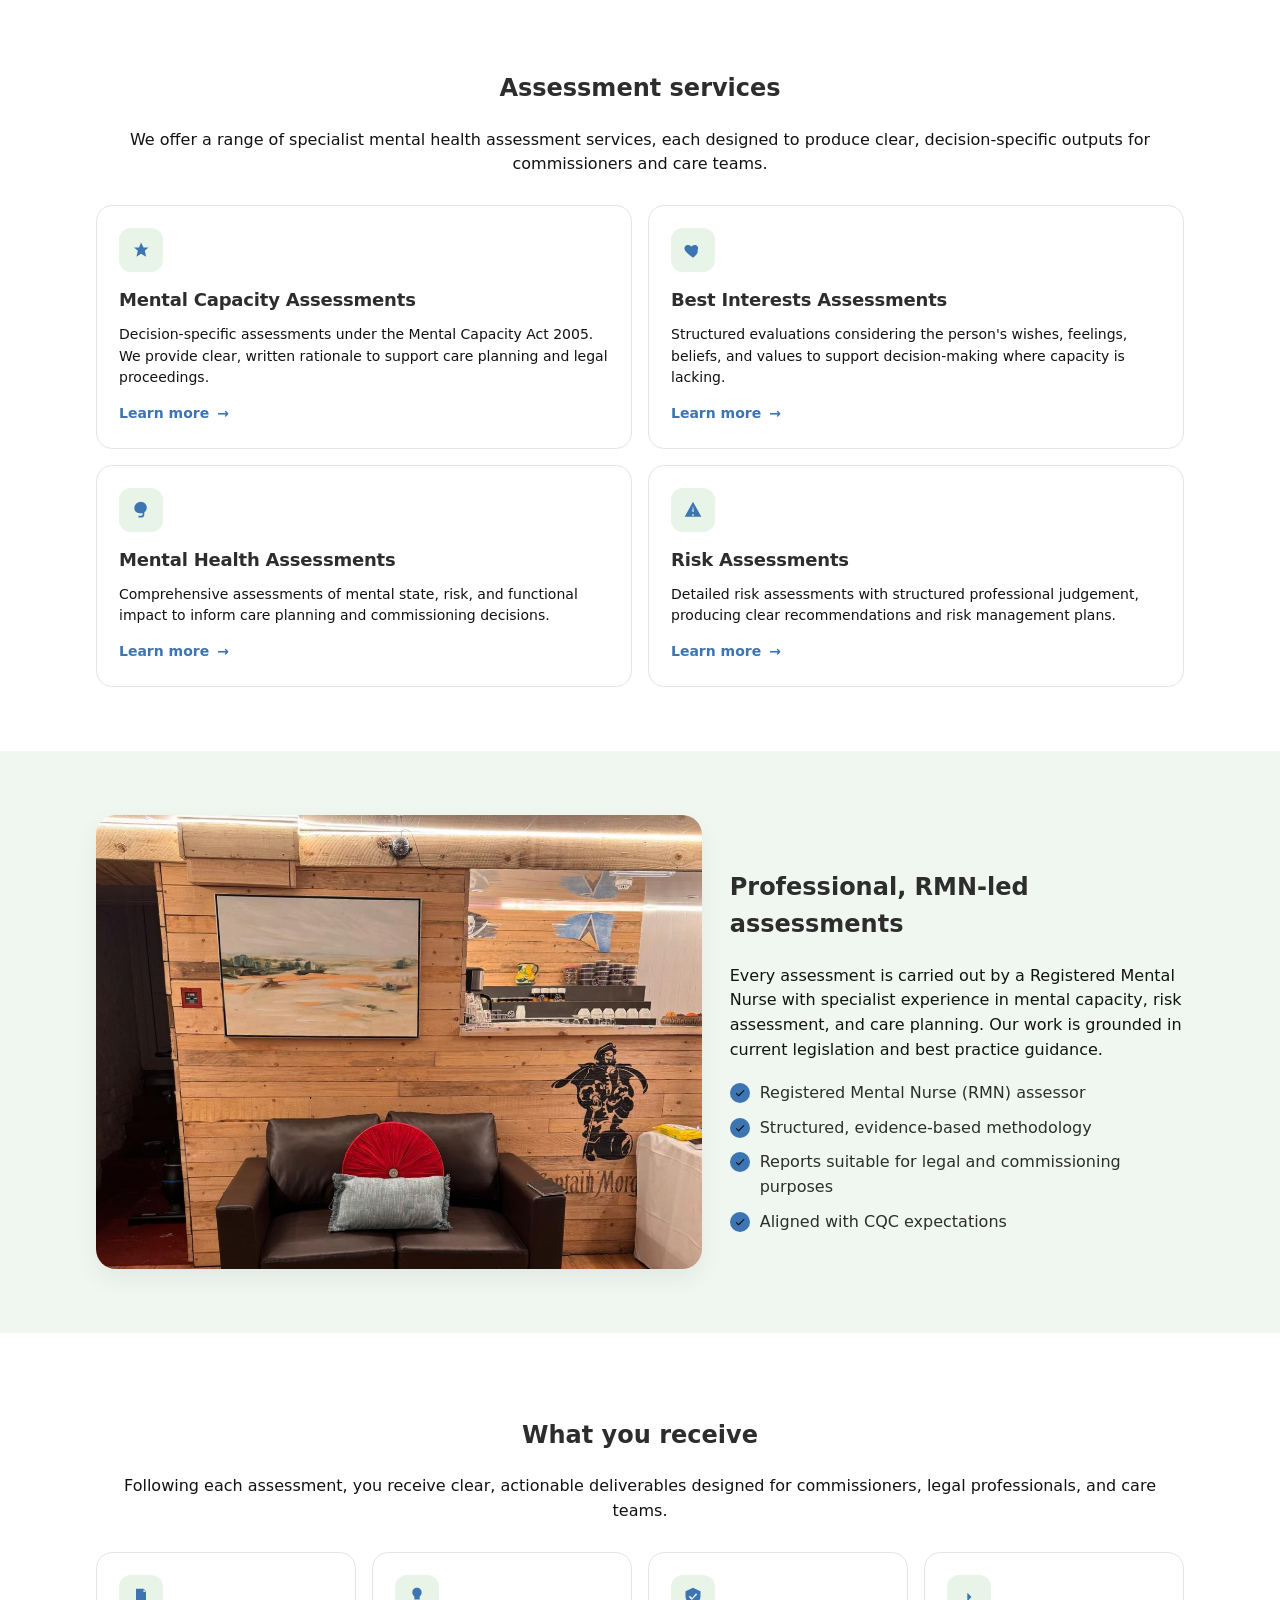
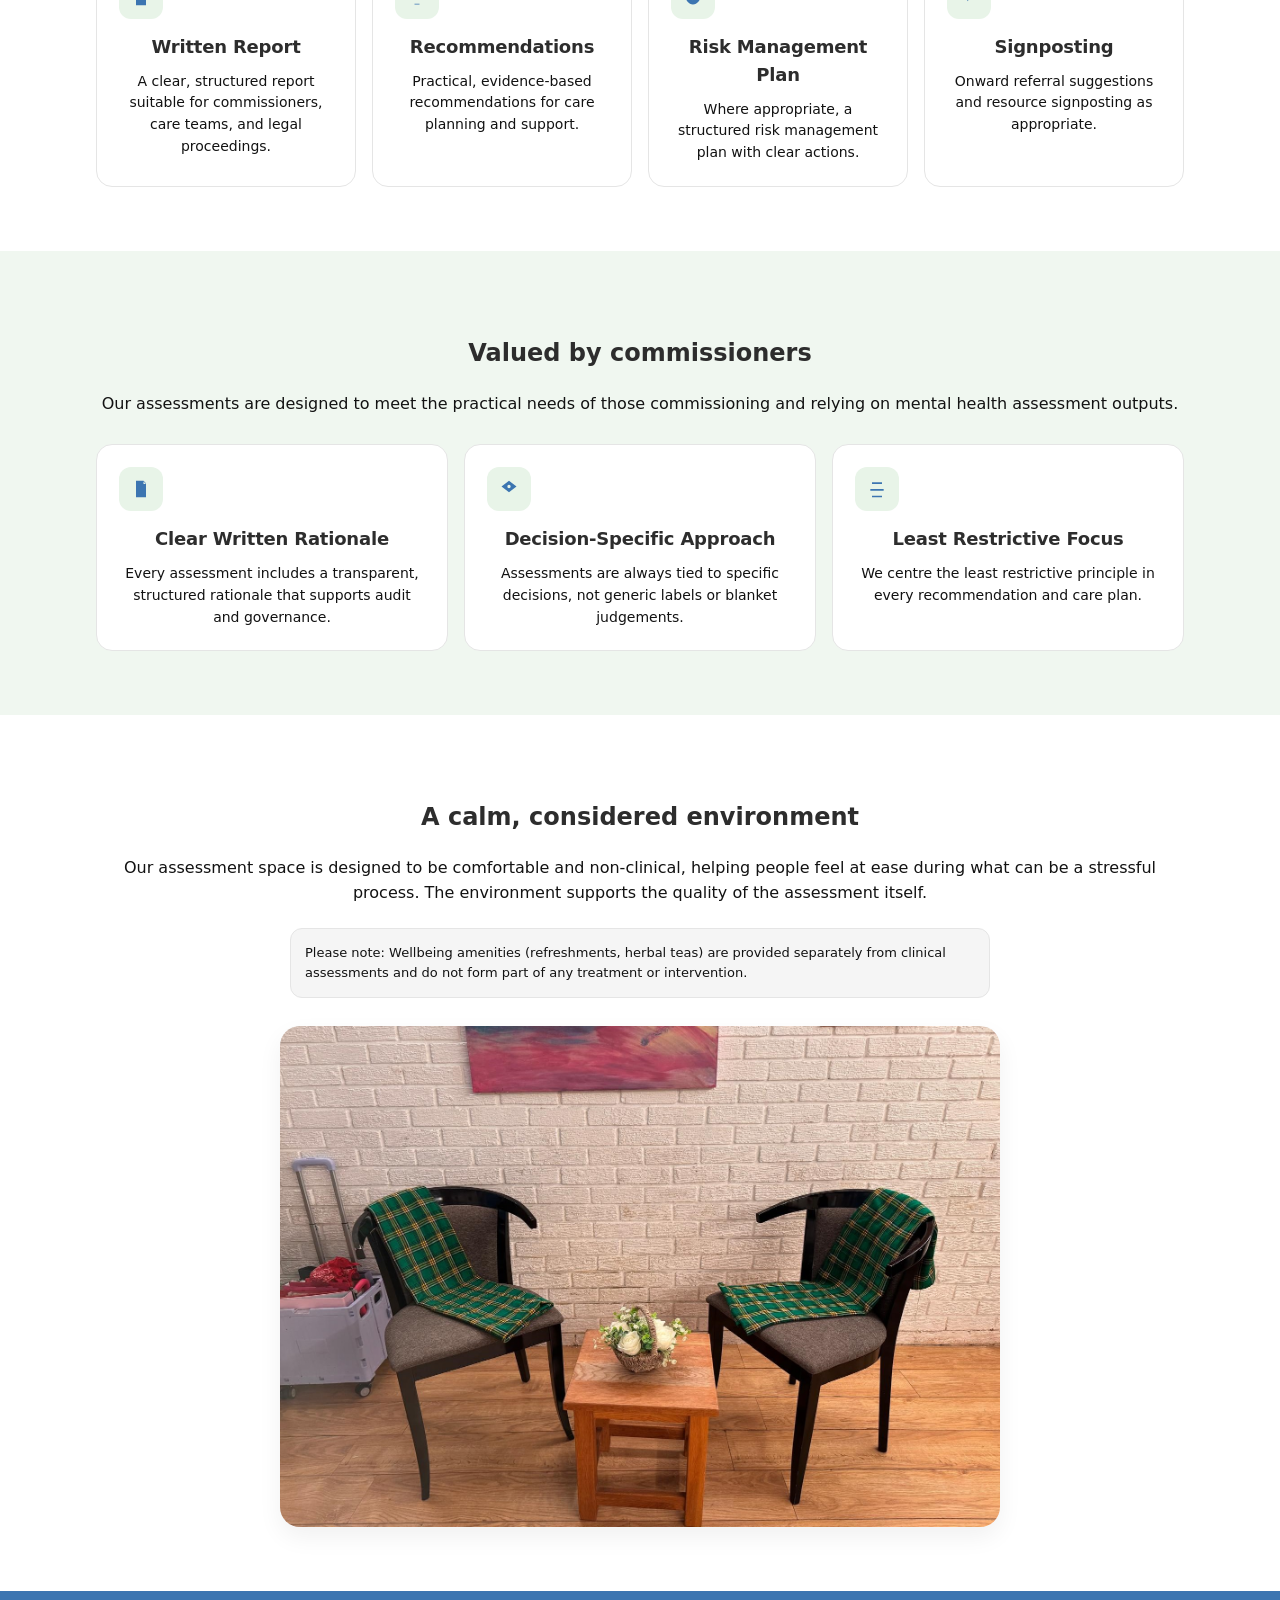
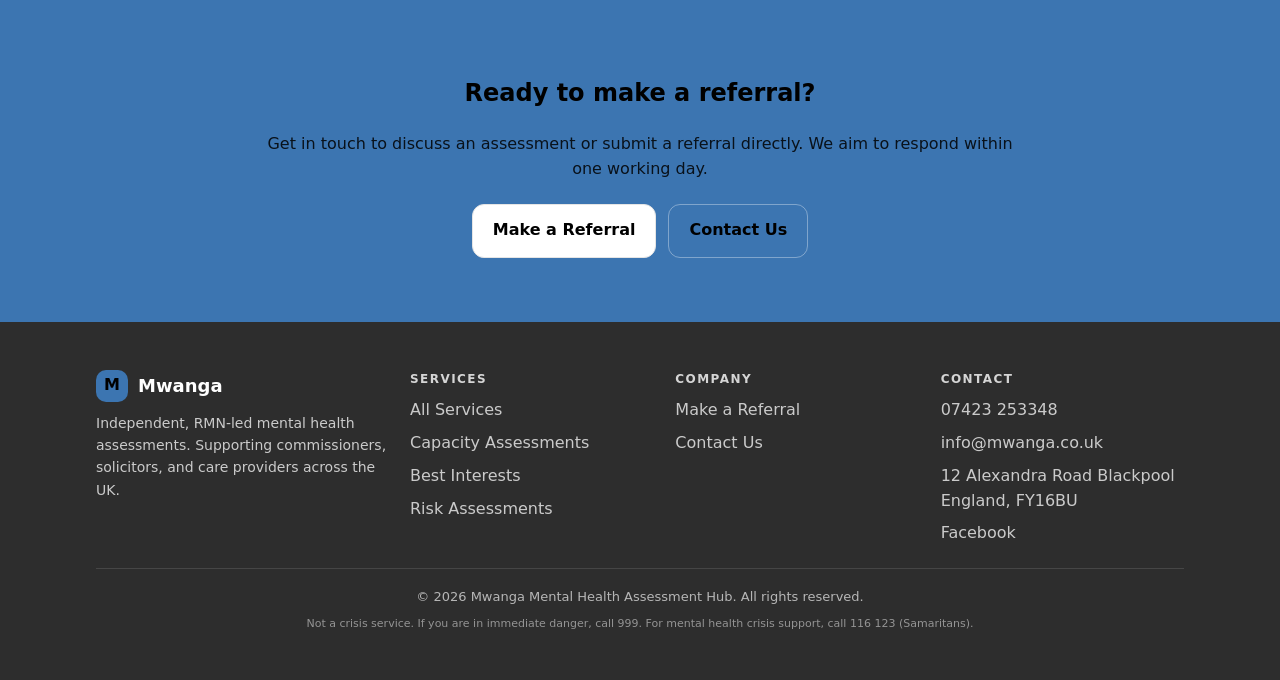
==== commit 7bfd5396: "Add partnerships and investment page" ====
--- a/index.html
+++ b/index.html
@@ -12,7 +12,9 @@
   <meta property="og:type" content="website" />
   <meta property="og:locale" content="en_GB" />
 
-  <link rel="stylesheet" href="css/styles.css" />
+  <link rel="stylesheet" href="css/styles.css">
+  <link rel="icon" href="assets/favicon2.png" type="image/png">
+  <link rel="icon" href="/Mwanga/assets/favicon2.png" type="image/png">
 
   <script type="application/ld+json">
   {
@@ -60,6 +62,7 @@
         <a href="services.html">Services</a>
         <a href="referrals.html">Referrals</a>
         <a href="contact.html">Contact</a>
+        <a href="investment.html">Partnerships</a>
         <a class="btn btn--primary" href="referrals.html">Make a Referral</a>
           
         
@@ -88,6 +91,17 @@
           <a href="referrals.html">Referrals</a>
           <a href="contact.html">Contact</a>
           <a class="btn btn--primary" href="referrals.html">Make a Referral</a>
+
+            <!-- TICKETS -->
+        <a
+  class="nav-ticket-btn"
+  href="https://www.tickettailor.com/events/dredah/2131671"
+  target="_blank"
+  rel="noopener noreferrer"
+>
+  Buy Tickets
+</a>
+
         </div>
       </div>
     </div>
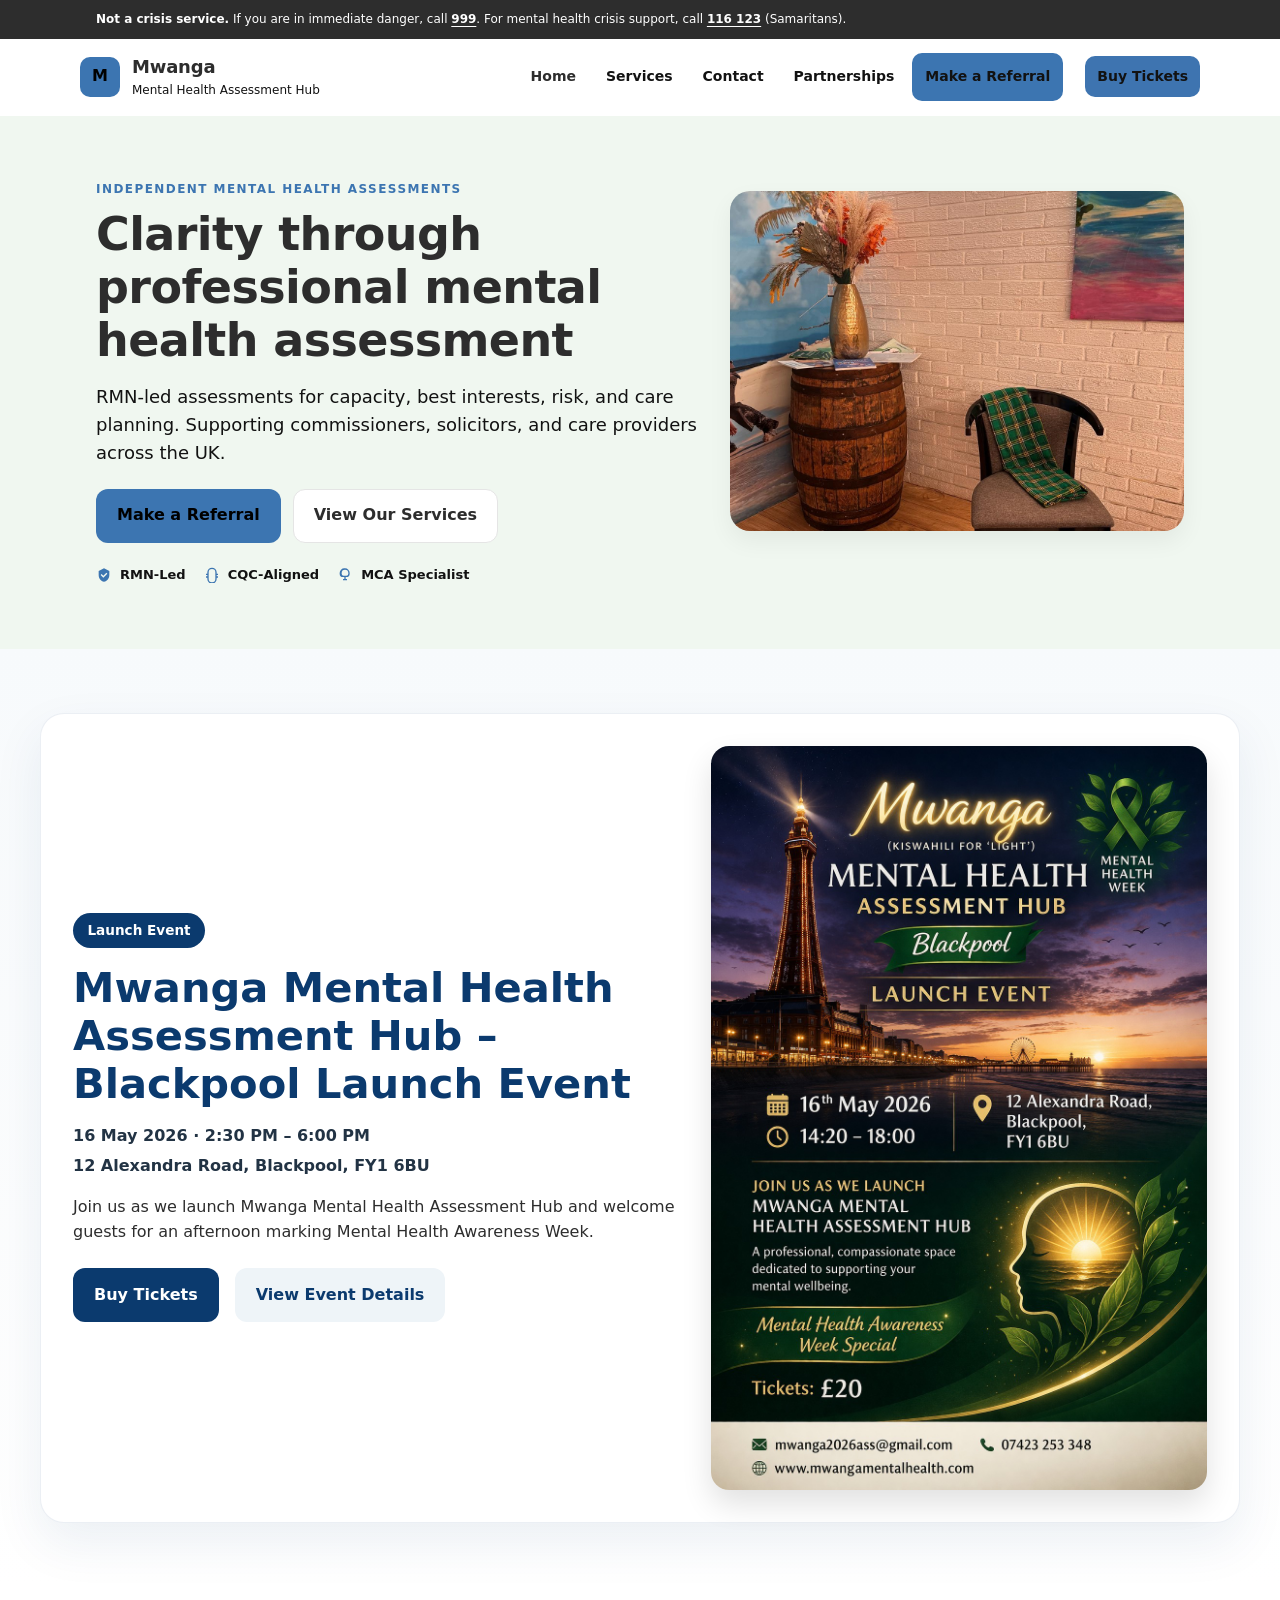
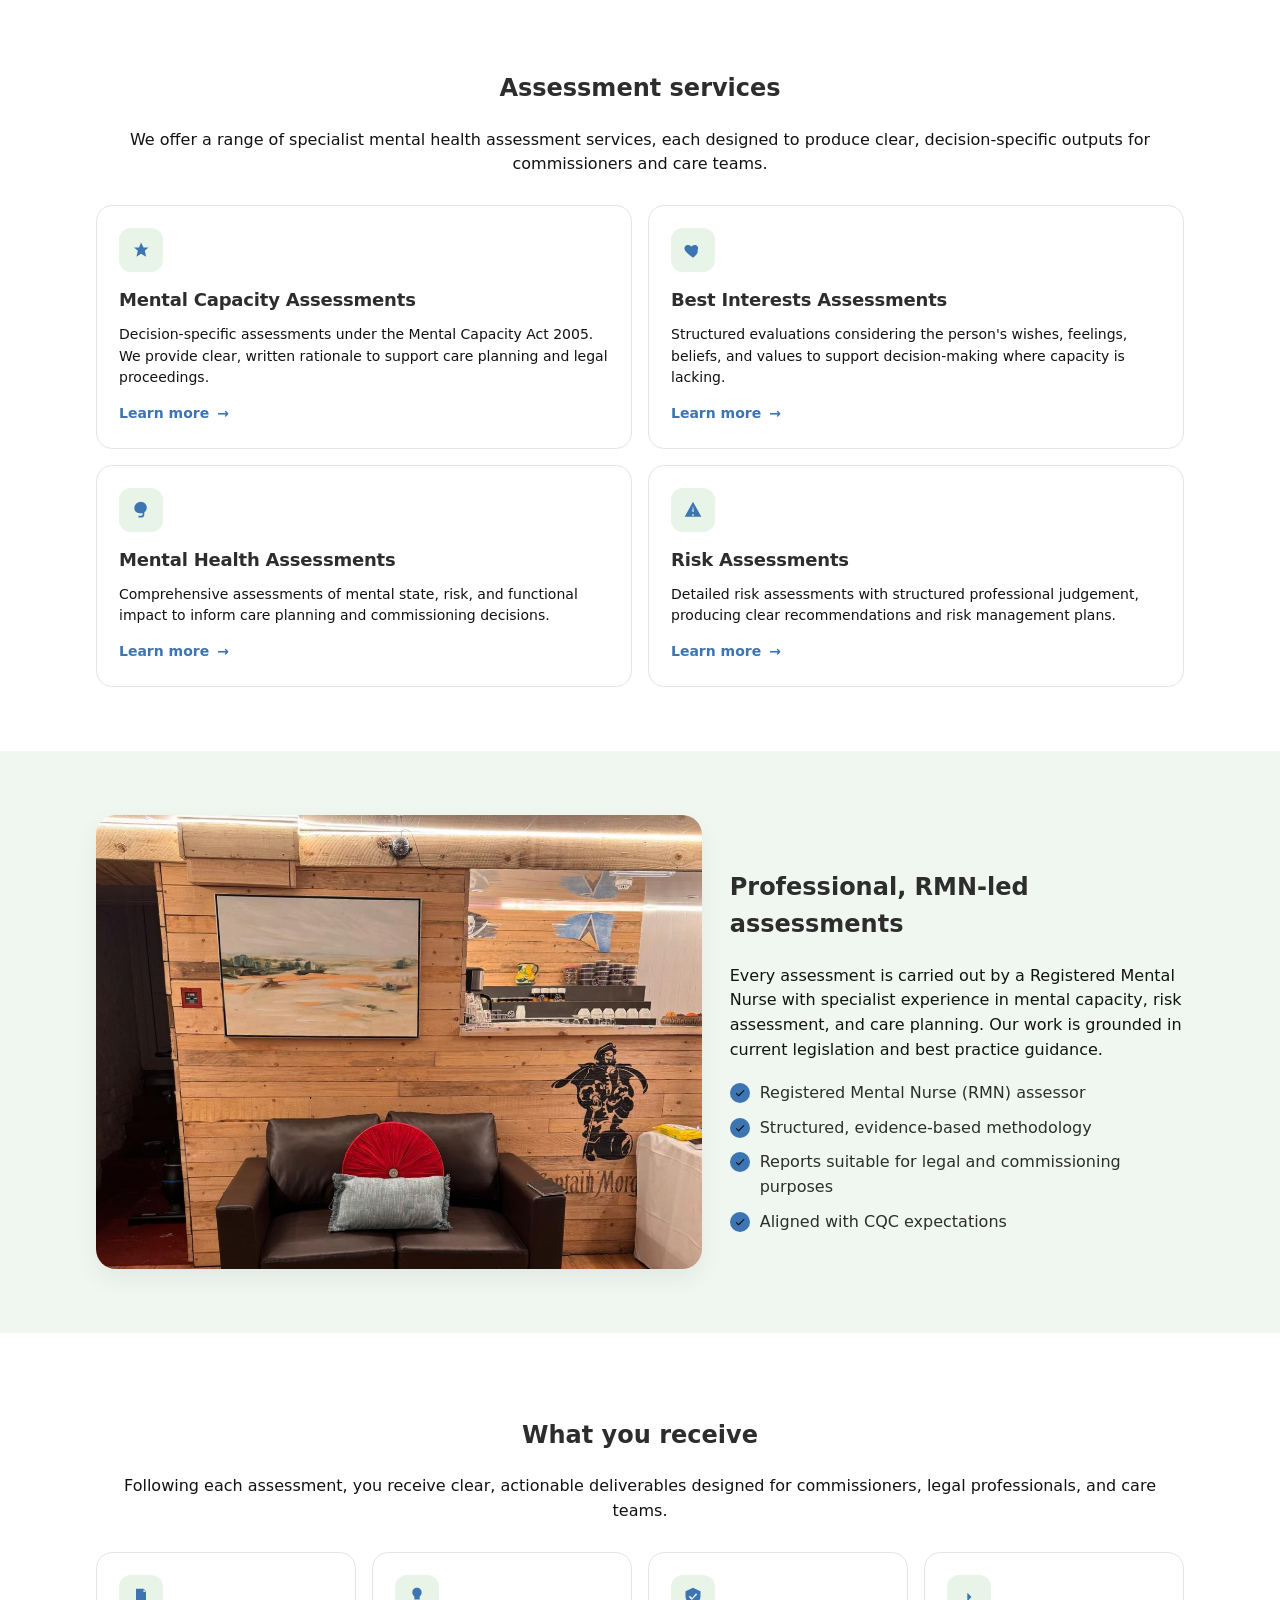
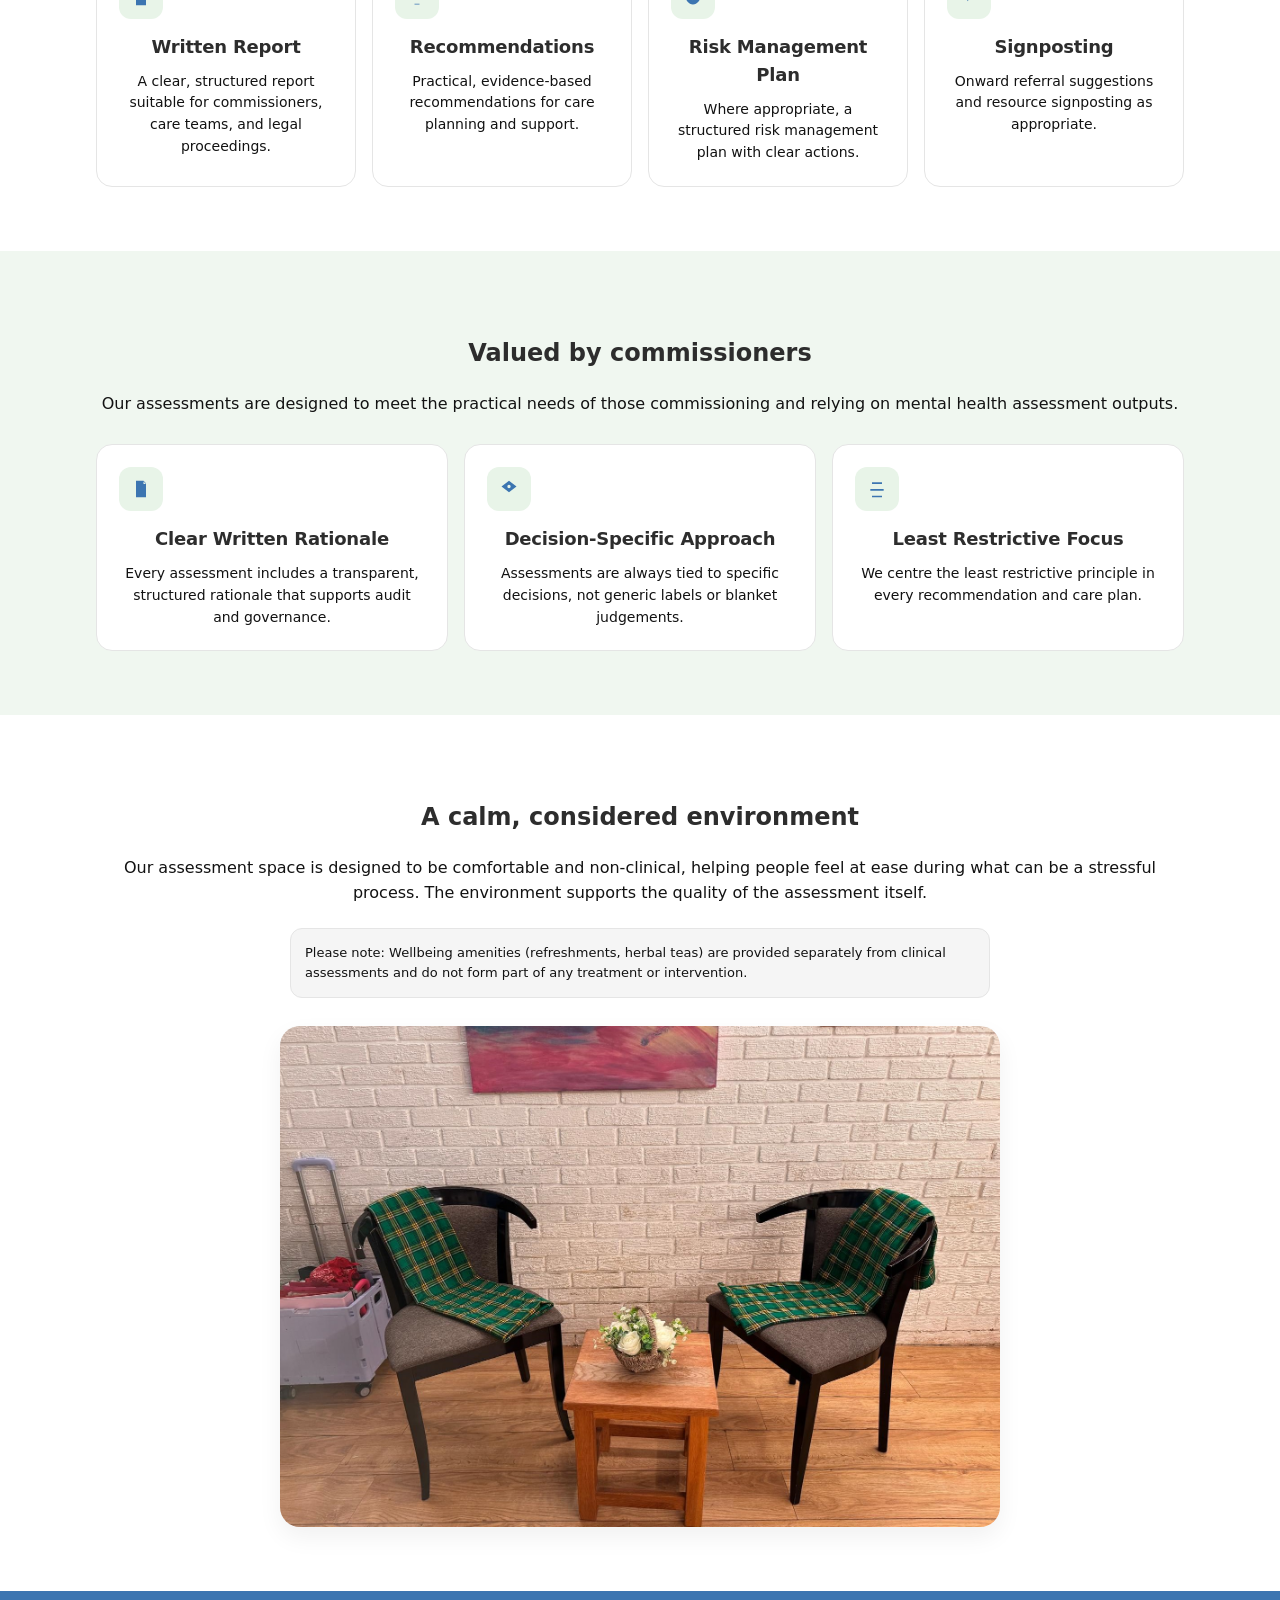
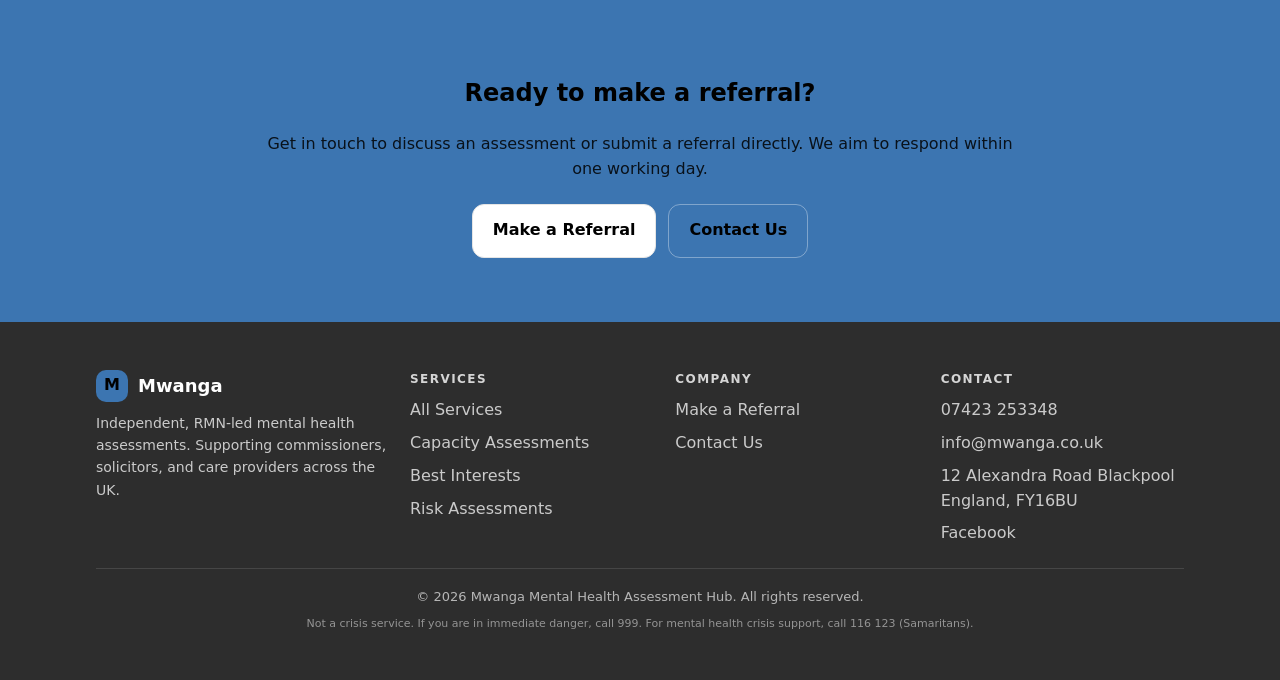
==== commit d3985bfc: "Add partnerships and investment page" ====
--- a/index.html
+++ b/index.html
@@ -60,7 +60,6 @@
       <nav class="nav" aria-label="Main navigation">
         <a href="index.html" aria-current="page">Home</a>
         <a href="services.html">Services</a>
-        <a href="referrals.html">Referrals</a>
         <a href="contact.html">Contact</a>
         <a href="investment.html">Partnerships</a>
         <a class="btn btn--primary" href="referrals.html">Make a Referral</a>
@@ -88,8 +87,8 @@
         <div class="stack" role="navigation" aria-label="Mobile navigation">
           <a href="index.html" aria-current="page">Home</a>
           <a href="services.html">Services</a>
-          <a href="referrals.html">Referrals</a>
           <a href="contact.html">Contact</a>
+          <a href="investment.html">Partnerships</a>
           <a class="btn btn--primary" href="referrals.html">Make a Referral</a>
 
             <!-- TICKETS -->
